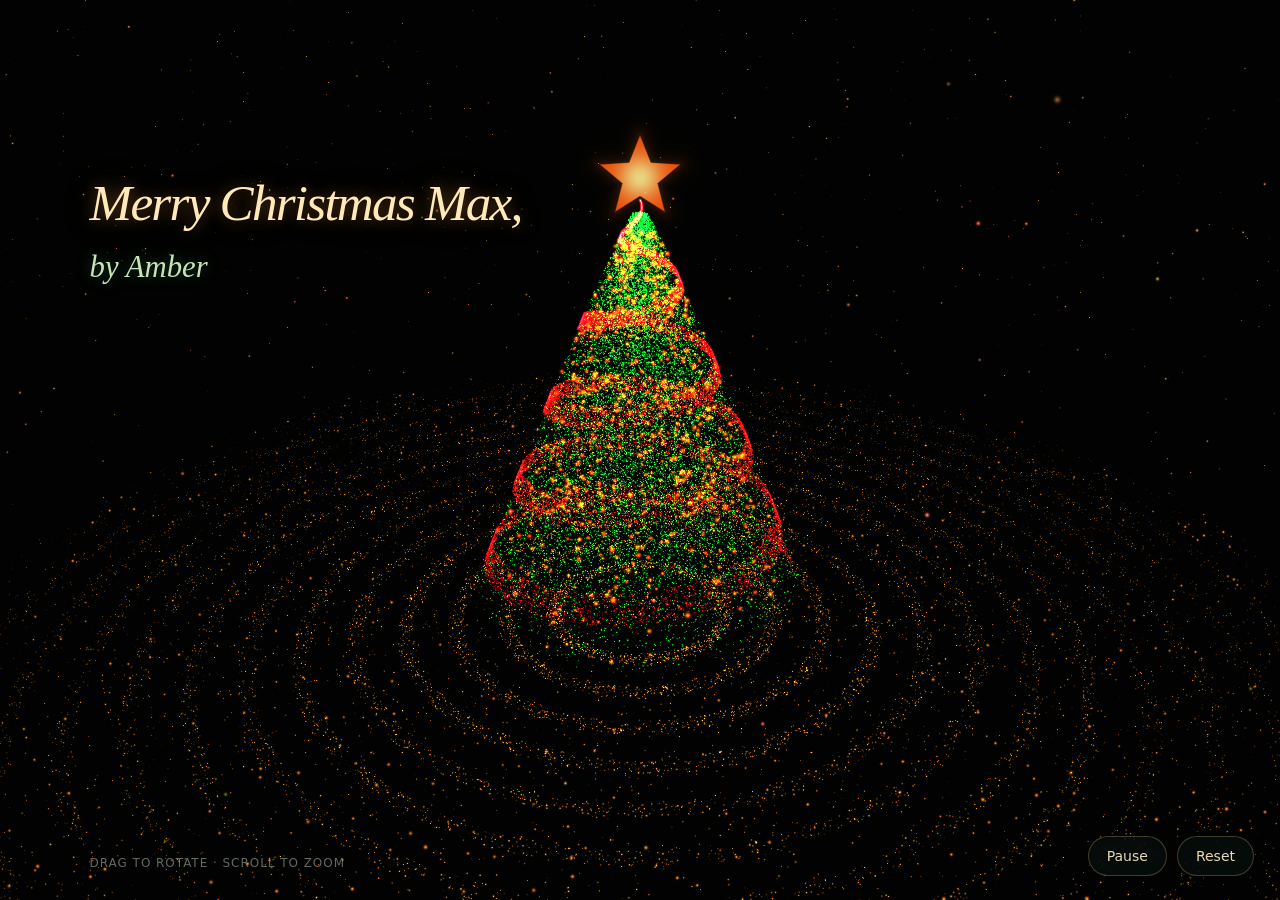
==== index.html @ 33e41de3 "Add browser Christmas greeting for Max from Amber" ====
<!doctype html>
<html lang="en">
<head>
<meta charset="utf-8"><meta name="viewport" content="width=device-width,initial-scale=1,viewport-fit=cover">
<meta name="theme-color" content="#020705"><meta name="description" content="A little Christmas magic for Max, with love from Amber.">
<title>Merry Christmas Max, by Amber</title>
<style>
*{box-sizing:border-box}html,body{margin:0;width:100%;height:100%;overflow:hidden;background:#020504;color:#fff4d5}body{font-family:Georgia,serif}canvas{display:block;width:100%;height:100%;touch-action:none}header{position:absolute;left:7%;top:19%;pointer-events:none;z-index:1;max-width:43%}h1{margin:0;font:italic 400 clamp(28px,4vw,64px)/1.25 'Snell Roundhand','Apple Chancery','Brush Script MT',Georgia,cursive;letter-spacing:-.035em;color:#ffe9b8;text-shadow:0 0 15px #d7803870,0 0 35px #8b642350}header p{margin:14px 0 0;font:italic 400 clamp(22px,2.4vw,38px)/1.2 'Snell Roundhand','Apple Chancery',Georgia,cursive;color:#c6e4b9;text-shadow:0 0 15px #5ca86d70}.controls{position:absolute;bottom:max(24px,env(safe-area-inset-bottom));right:26px;display:flex;gap:10px}button{border:1px solid #dec28b45;border-radius:30px;background:#08100eb0;color:#e9d7b6;padding:11px 18px;font:14px system-ui;cursor:pointer;backdrop-filter:blur(10px)}button:hover{background:#233027}button:focus-visible{outline:2px solid #f8b65c;outline-offset:4px}.hint{position:absolute;bottom:30px;left:7%;font:12px system-ui;letter-spacing:.08em;color:#c2cfbf80;pointer-events:none}#fallback{display:none;position:absolute;bottom:20%;left:10%;right:10%;text-align:center;font:18px/1.5 Georgia}
@media(max-width:650px){header{top:7%;left:6%;right:6%;text-align:center;max-width:none}h1{font-size:clamp(27px,7.2vw,44px)}header p{font-size:25px;margin-top:8px}.hint{display:none}.controls{right:6%}button{padding:10px 14px}}
@media(prefers-reduced-motion:reduce){.hint{display:none}}
</style>
</head>
<body>
<canvas id="scene" aria-label="An animated green Christmas tree wrapped in red ribbons, sparkling orange lights, a golden star, and falling snow."></canvas>
<header><h1>Merry Christmas Max,</h1><p>by Amber</p></header>
<div class="hint">DRAG TO ROTATE · SCROLL TO ZOOM</div>
<div class="controls"><button id="motion" type="button" aria-pressed="false">Pause</button><button id="reset" type="button">Reset</button></div>
<p id="fallback">Merry Christmas, Max. Wishing you a season full of warmth and wonder.<br>by Amber<br><small>Your browser could not start the animated scene. Try opening this page in Safari, Chrome, or Edge.</small></p>
<script>
'use strict';
(()=>{
const canvas=document.getElementById('scene'), gl=canvas.getContext('webgl',{alpha:false,antialias:false,powerPreference:'low-power'});
if(!gl){document.getElementById('fallback').style.display='block';document.querySelector('.controls').hidden=true;return;}
const vs=`precision mediump float;attribute vec3 aPos;attribute vec3 aCol;attribute float aSize;attribute float aKind;attribute float aPhase;
uniform float uTime,uYaw,uPitch,uDistance,uAspect,uScale,uMobile;varying vec3 vCol;varying float vKind;varying float vPhase;
void main(){vec3 p=aPos;float k=aKind;if(k==5.){p.z=mod(p.z-uTime*(.38+aPhase*.05)+8.,20.)-3.;p.x+=sin(uTime*.3+aPhase)*.35;}
float ang=uYaw+uTime*(k==0.? .008:.035);float c=cos(ang),s=sin(ang);vec2 xy=mat2(c,-s,s,c)*p.xy;p.xy=xy;
float z=p.z-4.1;float depth=uDistance+p.y*cos(uPitch)-z*sin(uPitch);float y=p.y*sin(uPitch)+z*cos(uPitch);
float f=2.35;gl_Position=vec4(p.x*f/uAspect,y*f-uMobile*depth*.14,depth*.01,depth);
gl_PointSize=clamp(aSize*uScale/depth,1.,k==9.?160.:36.);
vCol=aCol;vKind=k;vPhase=aPhase;}`;
const fs=`precision mediump float;varying vec3 vCol;varying float vKind;varying float vPhase;uniform float uTime;
float star(vec2 p){vec2 a=vec2(0.,.82);float inside=0.;float md=10.;for(int i=1;i<=10;i++){float t=float(i)*.62831853;float r=mod(float(i),2.)<.5?.82:.36;vec2 b=vec2(sin(t),cos(t))*r;vec2 e=b-a;vec2 w=p-a;md=min(md,length(w-e*clamp(dot(w,e)/dot(e,e),0.,1.)));if((a.y>p.y)!=(b.y>p.y)){float x=a.x+(p.y-a.y)*(b.x-a.x)/(b.y-a.y);if(p.x<x)inside=1.-inside;}a=b;}return inside>.5?-md:md;}
void main(){vec2 p=gl_PointCoord*2.-1.;float r=dot(p,p);if(r>1.)discard;float k=vKind;float pulse=.85+.15*sin(uTime*1.7+vPhase*7.);vec3 col=vCol;float light;
if(k==9.){float d=star(vec2(p.x,-p.y)*1.25);float body=1.-smoothstep(-.015,.015,d);float halo=exp(-max(d,0.)*8.)*.24;col=mix(vec3(1.,.32,.025),vec3(1.,.91,.55),exp(-r*9.));light=body+halo;}
else{light=exp(-r*(k==4.?10.:15.))+.035*exp(-r*3.);if(k==3.){light=exp(-r*10.)+.08*exp(-r*2.5);col+=vec3(.3,.12,.01)*exp(-r*40.);}if(k==4.)light+=.12*(exp(-abs(p.x)*28.)*exp(-abs(p.y)*3.)+exp(-abs(p.y)*28.)*exp(-abs(p.x)*3.));}
gl_FragColor=vec4(col*light*pulse,1.);}`;
function shader(type,src){const s=gl.createShader(type);gl.shaderSource(s,src);gl.compileShader(s);if(!gl.getShaderParameter(s,gl.COMPILE_STATUS))throw Error(gl.getShaderInfoLog(s));return s;}
try{
const program=gl.createProgram();gl.attachShader(program,shader(gl.VERTEX_SHADER,vs));gl.attachShader(program,shader(gl.FRAGMENT_SHADER,fs));gl.linkProgram(program);if(!gl.getProgramParameter(program,gl.LINK_STATUS))throw Error(gl.getProgramInfoLog(program));gl.useProgram(program);
let seed=2026;function rand(){seed=(Math.imul(seed,1664525)+1013904223)|0;return(seed>>>0)/4294967296;}const mix=(a,b)=>a+(b-a)*rand();const points=[];
function add(x,y,z,col,size,kind){points.push(x,y,z,...col,size,kind,rand()*6.283);}
function helix(t){const a=2*Math.PI*4.85*t+.35,r=3.72*Math.pow(1-t,.9);return[r*Math.cos(a),r*Math.sin(a),.88+8.62*t];}
// Emerald tree volume, independent of the red spiral ribbon.
for(let i=0;i<19000;i++){let t=Math.pow(rand(),1.2)*.97,r=3.72*Math.pow(1-t,.9)*Math.sqrt(rand()),a=rand()*6.283;add(r*Math.cos(a),r*Math.sin(a),.88+8.62*t,[mix(.035,.10),mix(.80,1.65),mix(.12,.35)],mix(.045,.10),1);}
// Ruby-red ribbons, bright fine threads and a soft trailing edge.
for(let i=0;i<22000;i++){let t=rand(),p=helix(t),a=2*Math.PI*4.85*t+.35,w=(rand()-.5)*.65*Math.sqrt(1-t),r=Math.hypot(p[0],p[1])-w*.4;add(r*Math.cos(a),r*Math.sin(a),p[2]+w,[mix(.72,1.35),mix(.012,.055),mix(.025,.075)],mix(.045,.1),2);}
for(let i=0;i<5000;i++){let t=rand()*.94,p=helix(t);add(p[0]+mix(-.12,.12),p[1]+mix(-.12,.12),p[2]-mix(.08,.55),[mix(.3,.65),.015,.035],mix(.03,.075),2);}
// Warm orange ornaments and flares.
for(let i=0;i<730;i++){let t=rand()*.93,r=3.72*Math.pow(1-t,.9)*Math.sqrt(mix(.15,1)),a=rand()*6.283;add(r*Math.cos(a),r*Math.sin(a),.88+8.62*t,[mix(1.3,2.),mix(.35,.72),mix(.025,.09)],mix(.12,.30),i%5?3:4);}
// A wide, feathered galaxy floor with broken orbital rings.
for(let i=0;i<24000;i++){let ring=Math.floor(rand()*12),base=2+ring*1.12,a=rand()*6.283,r=i%3?base+mix(-.18,.18):Math.sqrt(mix(5,260)),fade=Math.max(.08,1-Math.pow(r/18,3)),v=mix(.55,1.65)*fade;add(r*Math.cos(a),r*Math.sin(a),mix(-.03,.06),[v,v*mix(.4,.7),v*.13],mix(.035,.105),0);}
for(let i=0;i<750;i++){let a=rand()*6.283,r=Math.sqrt(mix(9,260));add(r*Math.cos(a),r*Math.sin(a),.08,[1.1,.55,.12],mix(.09,.18),4);}
// Floating stars and falling snow.
for(let i=0;i<1500;i++){add(mix(-32,32),mix(-15,28),mix(-4,28),[mix(.5,1.1),mix(.35,.7),mix(.15,.38)],mix(.06,.15),5);}
add(0,0,9.93,[1.,.65,.15],2.5,9);
const data=new Float32Array(points);gl.bindBuffer(gl.ARRAY_BUFFER,gl.createBuffer());gl.bufferData(gl.ARRAY_BUFFER,data,gl.STATIC_DRAW);
for(const [name,n,offset]of[['aPos',3,0],['aCol',3,3],['aSize',1,6],['aKind',1,7],['aPhase',1,8]]){const loc=gl.getAttribLocation(program,name);gl.enableVertexAttribArray(loc);gl.vertexAttribPointer(loc,n,gl.FLOAT,false,9*4,offset*4);}
const uniforms={};for(const n of['uTime','uYaw','uPitch','uDistance','uAspect','uScale','uMobile'])uniforms[n]=gl.getUniformLocation(program,n);
gl.enable(gl.BLEND);gl.blendFunc(gl.ONE,gl.ONE);gl.clearColor(.002,.008,.005,1);
let yaw=0,pitch=.43,distance=23,time=0,last=0,paused=matchMedia('(prefers-reduced-motion: reduce)').matches,drag=null;
const button=document.getElementById('motion');function syncButton(){button.textContent=paused?'Play':'Pause';button.setAttribute('aria-pressed',String(paused));}syncButton();button.onclick=()=>{paused=!paused;syncButton();};document.getElementById('reset').onclick=()=>{yaw=0;pitch=.43;distance=23;};
canvas.onpointerdown=e=>{drag=[e.clientX,e.clientY];canvas.setPointerCapture(e.pointerId);};canvas.onpointermove=e=>{if(!drag)return;yaw+=(e.clientX-drag[0])*.006;pitch=Math.min(1.05,Math.max(-.05,pitch+(e.clientY-drag[1])*.004));drag=[e.clientX,e.clientY];};canvas.onpointerup=canvas.onpointercancel=()=>{drag=null;};canvas.addEventListener('wheel',e=>{e.preventDefault();distance=Math.min(34,Math.max(16,distance+e.deltaY*.012));},{passive:false});
function frame(now){const dt=last?Math.min((now-last)/1000,.08):0;last=now;if(!paused)time+=dt;const mobile=innerWidth<650,dpr=Math.min(devicePixelRatio||1,2),w=Math.round(innerWidth*dpr),h=Math.round(innerHeight*dpr);if(canvas.width!==w||canvas.height!==h){canvas.width=w;canvas.height=h;gl.viewport(0,0,w,h);}gl.clear(gl.COLOR_BUFFER_BIT);gl.uniform1f(uniforms.uTime,time);gl.uniform1f(uniforms.uYaw,yaw);gl.uniform1f(uniforms.uPitch,pitch);gl.uniform1f(uniforms.uDistance,mobile?distance+13:distance);gl.uniform1f(uniforms.uAspect,w/h);gl.uniform1f(uniforms.uScale,h*1.17);gl.uniform1f(uniforms.uMobile,mobile?1:0);gl.drawArrays(gl.POINTS,0,data.length/9);requestAnimationFrame(frame);}
requestAnimationFrame(frame);
canvas.addEventListener('webglcontextlost',e=>{e.preventDefault();document.getElementById('fallback').style.display='block';});
}catch(error){console.error(error);document.getElementById('fallback').style.display='block';}
})();
</script>
</body>
</html>
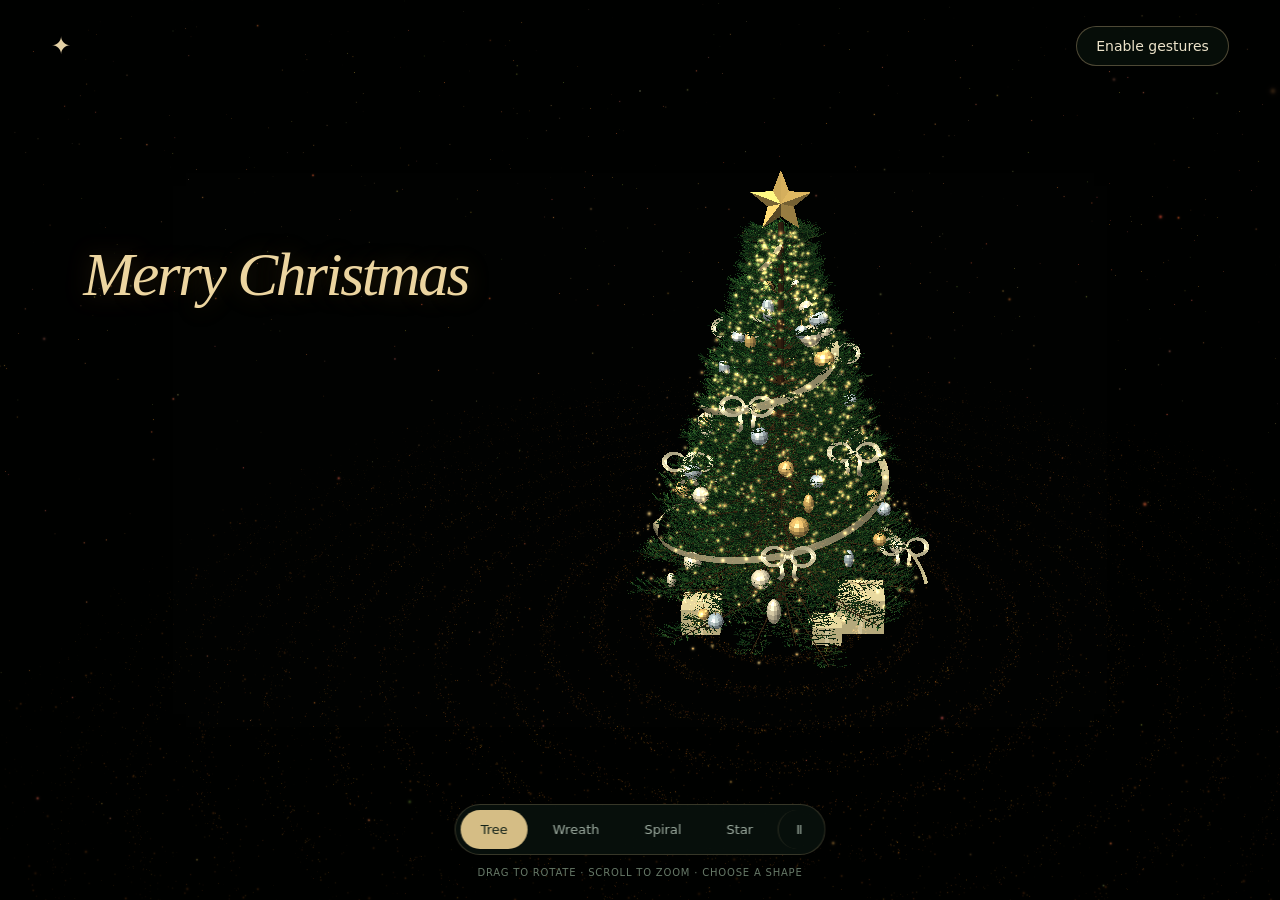
==== commit 355b6fa3: "Restore original particle tree in Spiral and make the site generic" ====
--- a/index.html
+++ b/index.html
@@ -2,70 +2,19 @@
 <html lang="en">
 <head>
 <meta charset="utf-8"><meta name="viewport" content="width=device-width,initial-scale=1,viewport-fit=cover">
-<meta name="theme-color" content="#020705"><meta name="description" content="A little Christmas magic for Max, with love from Amber.">
-<title>Merry Christmas Max, by Amber</title>
-<style>
-*{box-sizing:border-box}html,body{margin:0;width:100%;height:100%;overflow:hidden;background:#020504;color:#fff4d5}body{font-family:Georgia,serif}canvas{display:block;width:100%;height:100%;touch-action:none}header{position:absolute;left:7%;top:19%;pointer-events:none;z-index:1;max-width:43%}h1{margin:0;font:italic 400 clamp(28px,4vw,64px)/1.25 'Snell Roundhand','Apple Chancery','Brush Script MT',Georgia,cursive;letter-spacing:-.035em;color:#ffe9b8;text-shadow:0 0 15px #d7803870,0 0 35px #8b642350}header p{margin:14px 0 0;font:italic 400 clamp(22px,2.4vw,38px)/1.2 'Snell Roundhand','Apple Chancery',Georgia,cursive;color:#c6e4b9;text-shadow:0 0 15px #5ca86d70}.controls{position:absolute;bottom:max(24px,env(safe-area-inset-bottom));right:26px;display:flex;gap:10px}button{border:1px solid #dec28b45;border-radius:30px;background:#08100eb0;color:#e9d7b6;padding:11px 18px;font:14px system-ui;cursor:pointer;backdrop-filter:blur(10px)}button:hover{background:#233027}button:focus-visible{outline:2px solid #f8b65c;outline-offset:4px}.hint{position:absolute;bottom:30px;left:7%;font:12px system-ui;letter-spacing:.08em;color:#c2cfbf80;pointer-events:none}#fallback{display:none;position:absolute;bottom:20%;left:10%;right:10%;text-align:center;font:18px/1.5 Georgia}
-@media(max-width:650px){header{top:7%;left:6%;right:6%;text-align:center;max-width:none}h1{font-size:clamp(27px,7.2vw,44px)}header p{font-size:25px;margin-top:8px}.hint{display:none}.controls{right:6%}button{padding:10px 14px}}
-@media(prefers-reduced-motion:reduce){.hint{display:none}}
-</style>
+<meta name="theme-color" content="#030906"><meta name="description" content="An interactive Christmas greeting with a tree, wreath, spiral and star.">
+<title>Merry Christmas · Interactive Shapes</title>
+<link rel="stylesheet" href="magic.css?v=classic-3">
 </head>
 <body>
-<canvas id="scene" aria-label="An animated green Christmas tree wrapped in red ribbons, sparkling orange lights, a golden star, and falling snow."></canvas>
-<header><h1>Merry Christmas Max,</h1><p>by Amber</p></header>
-<div class="hint">DRAG TO ROTATE · SCROLL TO ZOOM</div>
-<div class="controls"><button id="motion" type="button" aria-pressed="false">Pause</button><button id="reset" type="button">Reset</button></div>
-<p id="fallback">Merry Christmas, Max. Wishing you a season full of warmth and wonder.<br>by Amber<br><small>Your browser could not start the animated scene. Try opening this page in Safari, Chrome, or Edge.</small></p>
-<script>
-'use strict';
-(()=>{
-const canvas=document.getElementById('scene'), gl=canvas.getContext('webgl',{alpha:false,antialias:false,powerPreference:'low-power'});
-if(!gl){document.getElementById('fallback').style.display='block';document.querySelector('.controls').hidden=true;return;}
-const vs=`precision mediump float;attribute vec3 aPos;attribute vec3 aCol;attribute float aSize;attribute float aKind;attribute float aPhase;
-uniform float uTime,uYaw,uPitch,uDistance,uAspect,uScale,uMobile;varying vec3 vCol;varying float vKind;varying float vPhase;
-void main(){vec3 p=aPos;float k=aKind;if(k==5.){p.z=mod(p.z-uTime*(.38+aPhase*.05)+8.,20.)-3.;p.x+=sin(uTime*.3+aPhase)*.35;}
-float ang=uYaw+uTime*(k==0.? .008:.035);float c=cos(ang),s=sin(ang);vec2 xy=mat2(c,-s,s,c)*p.xy;p.xy=xy;
-float z=p.z-4.1;float depth=uDistance+p.y*cos(uPitch)-z*sin(uPitch);float y=p.y*sin(uPitch)+z*cos(uPitch);
-float f=2.35;gl_Position=vec4(p.x*f/uAspect,y*f-uMobile*depth*.14,depth*.01,depth);
-gl_PointSize=clamp(aSize*uScale/depth,1.,k==9.?160.:36.);
-vCol=aCol;vKind=k;vPhase=aPhase;}`;
-const fs=`precision mediump float;varying vec3 vCol;varying float vKind;varying float vPhase;uniform float uTime;
-float star(vec2 p){vec2 a=vec2(0.,.82);float inside=0.;float md=10.;for(int i=1;i<=10;i++){float t=float(i)*.62831853;float r=mod(float(i),2.)<.5?.82:.36;vec2 b=vec2(sin(t),cos(t))*r;vec2 e=b-a;vec2 w=p-a;md=min(md,length(w-e*clamp(dot(w,e)/dot(e,e),0.,1.)));if((a.y>p.y)!=(b.y>p.y)){float x=a.x+(p.y-a.y)*(b.x-a.x)/(b.y-a.y);if(p.x<x)inside=1.-inside;}a=b;}return inside>.5?-md:md;}
-void main(){vec2 p=gl_PointCoord*2.-1.;float r=dot(p,p);if(r>1.)discard;float k=vKind;float pulse=.85+.15*sin(uTime*1.7+vPhase*7.);vec3 col=vCol;float light;
-if(k==9.){float d=star(vec2(p.x,-p.y)*1.25);float body=1.-smoothstep(-.015,.015,d);float halo=exp(-max(d,0.)*8.)*.24;col=mix(vec3(1.,.32,.025),vec3(1.,.91,.55),exp(-r*9.));light=body+halo;}
-else{light=exp(-r*(k==4.?10.:15.))+.035*exp(-r*3.);if(k==3.){light=exp(-r*10.)+.08*exp(-r*2.5);col+=vec3(.3,.12,.01)*exp(-r*40.);}if(k==4.)light+=.12*(exp(-abs(p.x)*28.)*exp(-abs(p.y)*3.)+exp(-abs(p.y)*28.)*exp(-abs(p.x)*3.));}
-gl_FragColor=vec4(col*light*pulse,1.);}`;
-function shader(type,src){const s=gl.createShader(type);gl.shaderSource(s,src);gl.compileShader(s);if(!gl.getShaderParameter(s,gl.COMPILE_STATUS))throw Error(gl.getShaderInfoLog(s));return s;}
-try{
-const program=gl.createProgram();gl.attachShader(program,shader(gl.VERTEX_SHADER,vs));gl.attachShader(program,shader(gl.FRAGMENT_SHADER,fs));gl.linkProgram(program);if(!gl.getProgramParameter(program,gl.LINK_STATUS))throw Error(gl.getProgramInfoLog(program));gl.useProgram(program);
-let seed=2026;function rand(){seed=(Math.imul(seed,1664525)+1013904223)|0;return(seed>>>0)/4294967296;}const mix=(a,b)=>a+(b-a)*rand();const points=[];
-function add(x,y,z,col,size,kind){points.push(x,y,z,...col,size,kind,rand()*6.283);}
-function helix(t){const a=2*Math.PI*4.85*t+.35,r=3.72*Math.pow(1-t,.9);return[r*Math.cos(a),r*Math.sin(a),.88+8.62*t];}
-// Emerald tree volume, independent of the red spiral ribbon.
-for(let i=0;i<19000;i++){let t=Math.pow(rand(),1.2)*.97,r=3.72*Math.pow(1-t,.9)*Math.sqrt(rand()),a=rand()*6.283;add(r*Math.cos(a),r*Math.sin(a),.88+8.62*t,[mix(.035,.10),mix(.80,1.65),mix(.12,.35)],mix(.045,.10),1);}
-// Ruby-red ribbons, bright fine threads and a soft trailing edge.
-for(let i=0;i<22000;i++){let t=rand(),p=helix(t),a=2*Math.PI*4.85*t+.35,w=(rand()-.5)*.65*Math.sqrt(1-t),r=Math.hypot(p[0],p[1])-w*.4;add(r*Math.cos(a),r*Math.sin(a),p[2]+w,[mix(.72,1.35),mix(.012,.055),mix(.025,.075)],mix(.045,.1),2);}
-for(let i=0;i<5000;i++){let t=rand()*.94,p=helix(t);add(p[0]+mix(-.12,.12),p[1]+mix(-.12,.12),p[2]-mix(.08,.55),[mix(.3,.65),.015,.035],mix(.03,.075),2);}
-// Warm orange ornaments and flares.
-for(let i=0;i<730;i++){let t=rand()*.93,r=3.72*Math.pow(1-t,.9)*Math.sqrt(mix(.15,1)),a=rand()*6.283;add(r*Math.cos(a),r*Math.sin(a),.88+8.62*t,[mix(1.3,2.),mix(.35,.72),mix(.025,.09)],mix(.12,.30),i%5?3:4);}
-// A wide, feathered galaxy floor with broken orbital rings.
-for(let i=0;i<24000;i++){let ring=Math.floor(rand()*12),base=2+ring*1.12,a=rand()*6.283,r=i%3?base+mix(-.18,.18):Math.sqrt(mix(5,260)),fade=Math.max(.08,1-Math.pow(r/18,3)),v=mix(.55,1.65)*fade;add(r*Math.cos(a),r*Math.sin(a),mix(-.03,.06),[v,v*mix(.4,.7),v*.13],mix(.035,.105),0);}
-for(let i=0;i<750;i++){let a=rand()*6.283,r=Math.sqrt(mix(9,260));add(r*Math.cos(a),r*Math.sin(a),.08,[1.1,.55,.12],mix(.09,.18),4);}
-// Floating stars and falling snow.
-for(let i=0;i<1500;i++){add(mix(-32,32),mix(-15,28),mix(-4,28),[mix(.5,1.1),mix(.35,.7),mix(.15,.38)],mix(.06,.15),5);}
-add(0,0,9.93,[1.,.65,.15],2.5,9);
-const data=new Float32Array(points);gl.bindBuffer(gl.ARRAY_BUFFER,gl.createBuffer());gl.bufferData(gl.ARRAY_BUFFER,data,gl.STATIC_DRAW);
-for(const [name,n,offset]of[['aPos',3,0],['aCol',3,3],['aSize',1,6],['aKind',1,7],['aPhase',1,8]]){const loc=gl.getAttribLocation(program,name);gl.enableVertexAttribArray(loc);gl.vertexAttribPointer(loc,n,gl.FLOAT,false,9*4,offset*4);}
-const uniforms={};for(const n of['uTime','uYaw','uPitch','uDistance','uAspect','uScale','uMobile'])uniforms[n]=gl.getUniformLocation(program,n);
-gl.enable(gl.BLEND);gl.blendFunc(gl.ONE,gl.ONE);gl.clearColor(.002,.008,.005,1);
-let yaw=0,pitch=.43,distance=23,time=0,last=0,paused=matchMedia('(prefers-reduced-motion: reduce)').matches,drag=null;
-const button=document.getElementById('motion');function syncButton(){button.textContent=paused?'Play':'Pause';button.setAttribute('aria-pressed',String(paused));}syncButton();button.onclick=()=>{paused=!paused;syncButton();};document.getElementById('reset').onclick=()=>{yaw=0;pitch=.43;distance=23;};
-canvas.onpointerdown=e=>{drag=[e.clientX,e.clientY];canvas.setPointerCapture(e.pointerId);};canvas.onpointermove=e=>{if(!drag)return;yaw+=(e.clientX-drag[0])*.006;pitch=Math.min(1.05,Math.max(-.05,pitch+(e.clientY-drag[1])*.004));drag=[e.clientX,e.clientY];};canvas.onpointerup=canvas.onpointercancel=()=>{drag=null;};canvas.addEventListener('wheel',e=>{e.preventDefault();distance=Math.min(34,Math.max(16,distance+e.deltaY*.012));},{passive:false});
-function frame(now){const dt=last?Math.min((now-last)/1000,.08):0;last=now;if(!paused)time+=dt;const mobile=innerWidth<650,dpr=Math.min(devicePixelRatio||1,2),w=Math.round(innerWidth*dpr),h=Math.round(innerHeight*dpr);if(canvas.width!==w||canvas.height!==h){canvas.width=w;canvas.height=h;gl.viewport(0,0,w,h);}gl.clear(gl.COLOR_BUFFER_BIT);gl.uniform1f(uniforms.uTime,time);gl.uniform1f(uniforms.uYaw,yaw);gl.uniform1f(uniforms.uPitch,pitch);gl.uniform1f(uniforms.uDistance,mobile?distance+13:distance);gl.uniform1f(uniforms.uAspect,w/h);gl.uniform1f(uniforms.uScale,h*1.17);gl.uniform1f(uniforms.uMobile,mobile?1:0);gl.drawArrays(gl.POINTS,0,data.length/9);requestAnimationFrame(frame);}
-requestAnimationFrame(frame);
-canvas.addEventListener('webglcontextlost',e=>{e.preventDefault();document.getElementById('fallback').style.display='block';});
-}catch(error){console.error(error);document.getElementById('fallback').style.display='block';}
-})();
-</script>
-</body>
-</html>
+<canvas id="scene" aria-label="An interactive green Christmas tree that transforms into a wreath, spiral tree, or golden star."></canvas>
+<div class="vignette" aria-hidden="true"></div>
+<nav class="topbar"><a href="./" aria-label="Christmas Magic home">✦ <span></span></a><button id="camera" class="camera-button" aria-pressed="false">Enable gestures</button></nav>
+<header class="intro"><h1>Merry Christmas</h1></header>
+
+<aside id="camera-panel" hidden><video id="webcam" autoplay playsinline muted></video><canvas id="hand-overlay"></canvas><p id="hand-status" role="status">Preparing hand tracking…</p><button id="stop-camera" aria-label="Stop camera">×</button></aside>
+<div class="bottom"><p class="scene-caption" id="scene-caption" hidden></p><div class="mode-bar" role="group" aria-label="Christmas shapes"><button id="tree" class="active" aria-pressed="true">Tree</button><button id="wreath" aria-pressed="false">Wreath</button><button id="spiral" aria-pressed="false">Spiral</button><button id="star" aria-pressed="false">Star</button><button id="motion" aria-pressed="false" aria-label="Pause animation">Ⅱ</button></div><p class="help">DRAG TO ROTATE · SCROLL TO ZOOM · CHOOSE A SHAPE</p></div>
+<div id="notice" role="status" aria-live="polite"></div>
+<p id="fallback" hidden>Your browser could not start the 3D scene. Try opening this page in Safari, Chrome, or Edge.<br>Merry Christmas</p>
+<script type="module" src="magic.js?v=classic-3"></script>
+</body></html>
--- a/magic.css
+++ b/magic.css
@@ -0,0 +1,7 @@
+*{box-sizing:border-box}html,body{margin:0;height:100%;overflow:hidden;background:#030906;color:#ece2c9}body{font-family:Georgia,'Songti SC',serif}button,a,label{-webkit-tap-highlight-color:transparent}button{font:14px system-ui;color:inherit;cursor:pointer}button:focus-visible,a:focus-visible,.upload:focus-within{outline:2px solid #ead298;outline-offset:5px}button{border:0}#scene{display:block;width:100%;height:100%;touch-action:none}.vignette{position:fixed;inset:0;pointer-events:none;box-shadow:inset 0 0 130px 30px #0007}.topbar{position:absolute;top:max(26px,env(safe-area-inset-top));left:4%;right:4%;display:flex;align-items:center;justify-content:space-between;z-index:4}.topbar a{color:#e4d1a5;text-decoration:none;font-size:24px;display:flex;align-items:center;gap:10px}.topbar span{font:10px system-ui;letter-spacing:.22em}.camera-button{border:1px solid #aa976d70;background:#09130cb0;border-radius:30px;padding:11px 19px;backdrop-filter:blur(12px)}.intro{position:absolute;left:6.5%;top:25%;z-index:2;pointer-events:none;max-width:350px}.eyebrow{font:9px system-ui;letter-spacing:.24em;color:#8c9b86}h1{font-weight:400;font-size:clamp(28px,3.8vw,58px);line-height:1.12;letter-spacing:-.04em;margin:23px 0 0}h1 em{font-weight:400;color:#e7c88d;font-size:1.23em}.signature{font:italic 29px 'Snell Roundhand','Apple Chancery',Georgia,cursive;color:#bfd5b6;margin:12px 0 26px}.description{font-size:13px;line-height:2.1;color:#a4afa0;letter-spacing:.06em}.upload{pointer-events:auto;display:inline-flex;border:1px solid #c2aa7460;background:linear-gradient(100deg,#d9c38c,#a38b56);border-radius:5px;padding:12px 18px;color:#142317;font:13px system-ui;margin-top:16px;cursor:pointer;position:relative}.upload input{position:absolute;width:1px;height:1px;opacity:0}.private-note{font:10px/1.9 system-ui;color:#72816f;margin-top:14px;max-width:300px}.bottom{position:absolute;bottom:max(22px,env(safe-area-inset-bottom));left:50%;transform:translateX(-50%);z-index:4;text-align:center;width:max-content;max-width:92%}.scene-caption{font-size:12px;color:#bbc6ac;letter-spacing:.09em;margin:0 0 17px}.mode-bar{display:inline-flex;padding:5px;border:1px solid #c6b17f40;border-radius:40px;background:#09120ed9;backdrop-filter:blur(20px);gap:5px}.mode-bar button{padding:12px 22px;border-radius:30px;background:none;color:#9daca0;font-size:13px}.mode-bar button.active{background:#d5bd85;color:#142319}.mode-bar #motion{padding:12px 17px;border-left:1px solid #c6b17f30}.help{font:10px system-ui;color:#667967;letter-spacing:.08em;margin:12px 0 0}#camera-panel{position:absolute;width:200px;right:4%;bottom:120px;z-index:5;background:#09100ce8;border:1px solid #c6b17f50;border-radius:9px;padding:5px;box-shadow:0 15px 60px #0008}#camera-panel video{display:block;width:100%;border-radius:5px;transform:scaleX(-1)}#hand-overlay{position:absolute;left:5px;top:5px;width:calc(100% - 10px);height:auto;transform:scaleX(-1);pointer-events:none}#camera-panel p{font:11px/1.6 system-ui;color:#c5d1b6;margin:8px 7px}#stop-camera{position:absolute;right:9px;top:9px;border-radius:50%;width:25px;height:25px;background:#081009b0;font-size:18px}#notice{position:absolute;top:90px;left:50%;transform:translateX(-50%);max-width:85%;width:max-content;font:12px/1.7 system-ui;color:#e4d6b0;text-align:center;background:#0d1a11e8;border:1px solid #c6b17f40;border-radius:9px;z-index:10;padding:0}#notice:not(:empty){padding:12px 20px}#fallback{position:absolute;top:45%;left:10%;right:10%;text-align:center;font:16px/2 system-ui;background:#09140be0;padding:20px;z-index:6}
+@media(max-width:760px){.topbar{top:max(18px,env(safe-area-inset-top));left:5%;right:5%}.topbar span{font-size:8px;letter-spacing:.12em}.camera-button{padding:9px 13px;font-size:12px}.intro{top:12%;left:6%;right:6%;text-align:center;max-width:none}.eyebrow{font-size:8px}h1{font-size:29px;margin-top:12px}h1 br{display:none}h1 em{font-size:1em;margin-left:.2em}.signature{font-size:25px;margin:9px 0 14px}.description{display:none}.upload{margin-top:0;padding:9px 15px;font-size:12px}.private-note{font-size:9px;margin:8px auto 0;line-height:1.6;max-width:310px}.bottom{bottom:max(17px,env(safe-area-inset-bottom))}.scene-caption{font-size:10px;margin-bottom:12px}.mode-bar button{padding:10px 18px;font-size:12px}.help{font-size:9px}#camera-panel{width:128px;bottom:130px;right:4%}#camera-panel p{font-size:9px}#notice{top:63px;font-size:11px}}
+@media(max-height:650px) and (min-width:761px){.intro{top:22%}.eyebrow{display:none}h1{font-size:35px;margin-top:0}.signature{margin-bottom:15px}.description{font-size:11px}.private-note{font-size:9px}.upload{margin-top:5px}.bottom{bottom:17px}.scene-caption{display:none}}
+
+.gesture-guide{font:12px/2.2 system-ui;color:#c8b982;margin-top:23px}.intro .private-note{margin-top:20px}.mode-bar button{padding:12px 20px}@media(max-width:760px){.gesture-guide{display:none}.intro .private-note{font-size:9px;margin-top:11px;max-width:280px}.mode-bar button{padding:11px 15px}.topbar span{font-size:8px}}
+
+.intro{top:24%;max-width:390px}.intro h1{font:italic 400 clamp(35px,4.8vw,70px)/1.17 "Snell Roundhand","Apple Chancery",Georgia,cursive;color:#ecd5a0;text-shadow:0 0 24px #ac833240}.topbar a{gap:0}.topbar span{display:none}@media(max-width:760px){.intro{top:15%;max-width:none}.intro h1{font-size:clamp(30px,8vw,45px);margin:0}.bottom .help{font-size:8px}.topbar a{font-size:22px}}
